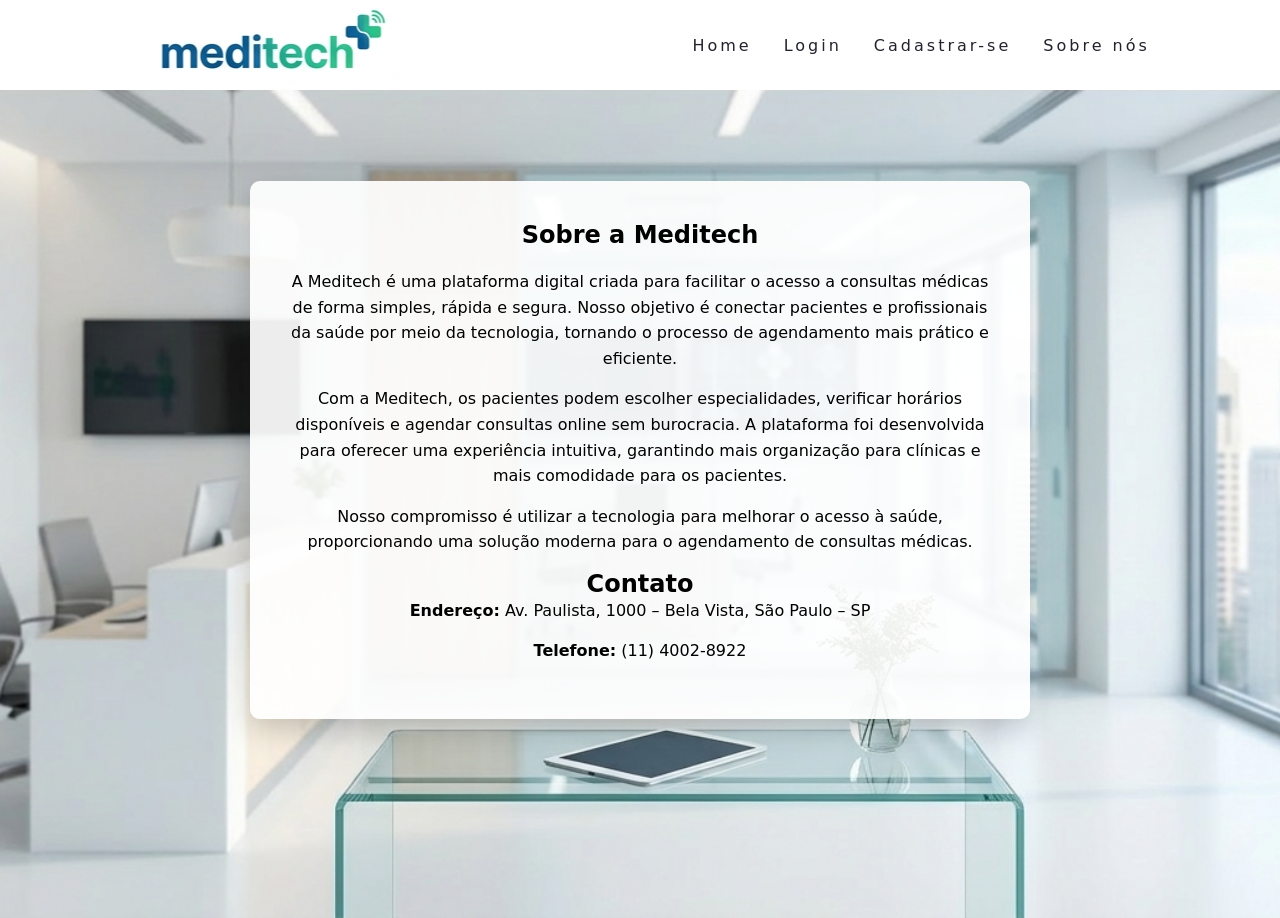
==== html/about.html @ c908d1e4 "feat: login e agendamento" ====
<!DOCTYPE html>
<html lang="pt-br">

<head>
    <meta charset="UTF-8">
    <link rel="stylesheet" href="/css/home.css">
    <link rel="stylesheet" href="/css/base.css">
    <link rel="stylesheet" href="/css/header.css">
    <title>Meditech - Sobre Nós</title>
</head>

<body>
    <header>
        <nav>
            <img class="logo" src="/png/logo-meditech.png">
            <ul class="header">
                <li><a href="index.html">Home</a></li>
                <li><a href="login.html">Login</a></li>
                <li><a href="register.html">Cadastrar-se</a></li>
                <li><a href="sobre.html">Sobre nós</a></li>
            </ul>
        </nav>
    </header>

    <main>
    <section class="sobre-container">

        <div class="sobre-box">
            <h1>Sobre a Meditech</h1>

            <p>
                A Meditech é uma plataforma digital criada para facilitar o acesso a consultas médicas
                de forma simples, rápida e segura. Nosso objetivo é conectar pacientes e profissionais
                da saúde por meio da tecnologia, tornando o processo de agendamento mais prático e eficiente.
            </p>

            <p>
                Com a Meditech, os pacientes podem escolher especialidades, verificar horários disponíveis
                e agendar consultas online sem burocracia. A plataforma foi desenvolvida para oferecer
                uma experiência intuitiva, garantindo mais organização para clínicas e mais comodidade
                para os pacientes.
            </p>

            <p>
                Nosso compromisso é utilizar a tecnologia para melhorar o acesso à saúde,
                proporcionando uma solução moderna para o agendamento de consultas médicas.
            </p>

            <h2>Contato</h2>

            <p><strong>Endereço:</strong> Av. Paulista, 1000 – Bela Vista, São Paulo – SP</p>
            <p><strong>Telefone:</strong> (11) 4002-8922</p>
        </div>

    </section>
</main>

</body>

</html>
---- css/home.css ----
.box-agendar{
    position:absolute;
    top:30%;
    left:40%;
    background:rgba(255,255,255,0.8);
    padding:40px;
    border-radius:10px;
}
.btn-consulta{ 
    margin-top: 15px; 
    padding: 12px 25px; 
    background: #0dbf9b; 
    border: none; 
    border-radius: 5px; 
    color: white; 
    font-size: 16px; 
    cursor: pointer; 
}
.sobre-container{
    display: flex;
    justify-content: center;
    align-items: center;
    min-height: 80vh;
}

.sobre-box{
    max-width: 700px;
    background: rgba(255,255,255,0.92);
    padding: 40px;
    border-radius: 10px;
    text-align: center;
    box-shadow: 0 10px 30px rgba(0,0,0,0.2);
}

.sobre-box h1{
    margin-bottom: 20px;
}

.sobre-box p{
    margin-bottom: 15px;
    line-height: 1.6;
}
---- css/base.css ----
* {
    margin: 0;
    padding: 0;
}

a {
    color: #23232e;
    text-decoration: none;
    transition: 0.3s;
}

a:hover {
    opacity: 0.7;
}

body{
    font-family: system-ui, -apple-system, BlinkMacSystemFont, 'Segoe UI', Roboto;
}
---- css/header.css ----
.logo {
    font-size: 20px;
    text-transform: uppercase;
    letter-spacing: 4px;
}

nav{
    display: flex;
    justify-content: space-around;
    align-items: center;
    font-family: system-ui, -apple-system, BlinkMacSystemFont, 'Segoe UI', Roboto, Oxygen, Ubuntu, Cantarell, 'Open Sans', 'Helvetica Neue', sans-serif;
    background:#fff;
    height: 10vh;
}

main {
    background: url("/png/home-meditech.png") no-repeat center center;
    background-size: cover;
    height: 92vh;
    position: relative;
}

.header{
    list-style: none;
    display: flex;
}

.header li {
    letter-spacing: 3px;
    margin-left: 32px;
}
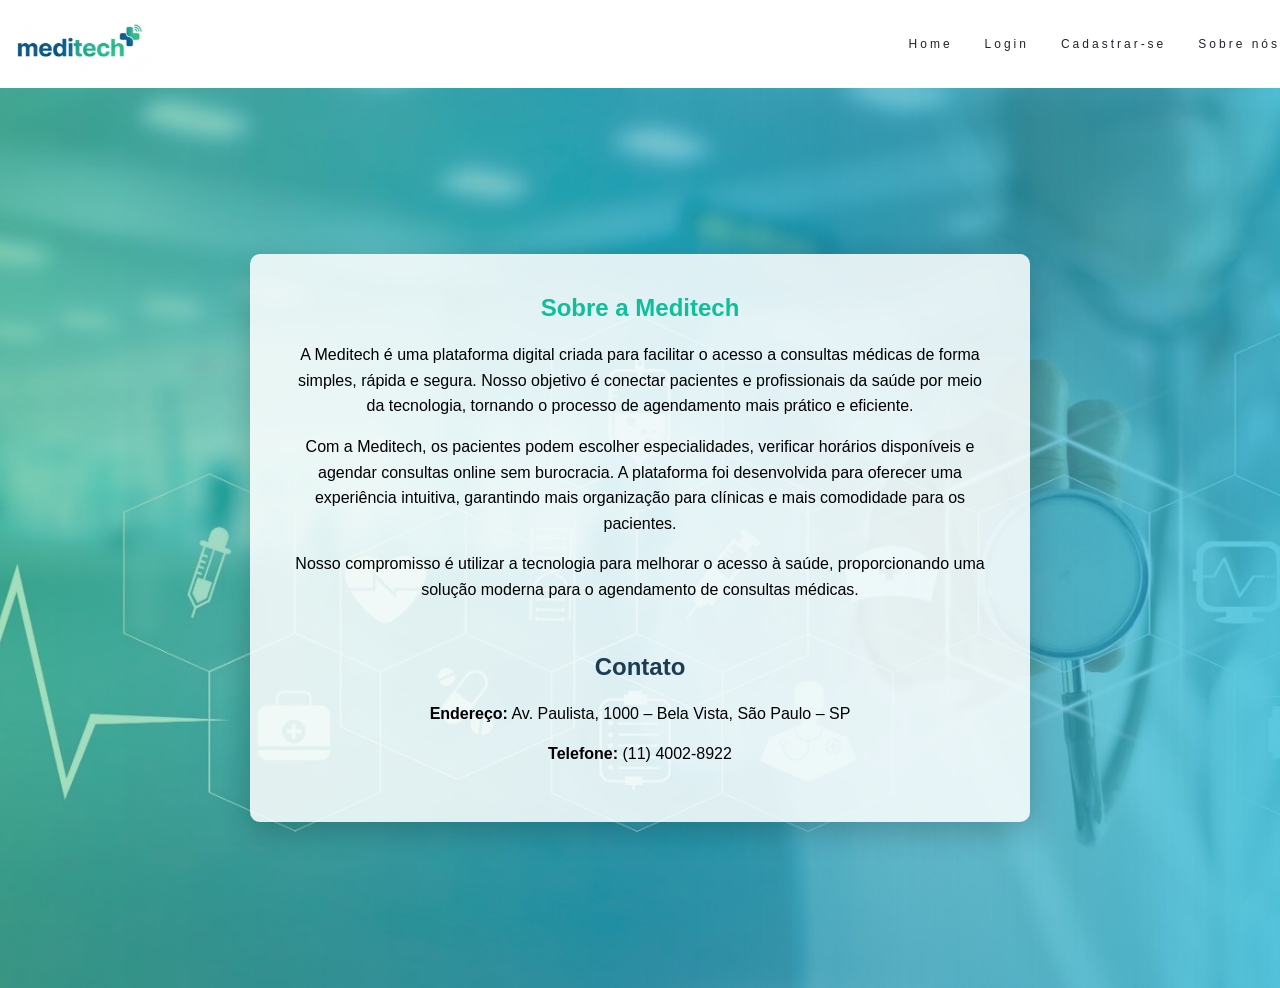
==== commit d0188d22: "ajustando sobre-nos" ====
--- a/html/about.html
+++ b/html/about.html
@@ -3,57 +3,60 @@
 
 <head>
     <meta charset="UTF-8">
-    <link rel="stylesheet" href="/css/home.css">
+    <link rel="stylesheet" href="/css/header.css">
     <link rel="stylesheet" href="/css/base.css">
-    <link rel="stylesheet" href="/css/header.css">
+    <link rel="stylesheet" href="/css/about.css">
     <title>Meditech - Sobre Nós</title>
 </head>
 
 <body>
     <header>
-        <nav>
-            <img class="logo" src="/png/logo-meditech.png">
-            <ul class="header">
-                <li><a href="index.html">Home</a></li>
-                <li><a href="login.html">Login</a></li>
-                <li><a href="register.html">Cadastrar-se</a></li>
-                <li><a href="sobre.html">Sobre nós</a></li>
-            </ul>
-        </nav>
+        <div class="wrapper">
+            <nav>
+                <img class="logo" src="/png/logo-meditech.png">
+                <ul class="header">
+                    <li><a href="index.html">Home</a></li>
+                    <li><a href="login.html">Login</a></li>
+                    <li><a href="register.html">Cadastrar-se</a></li>
+                    <li><a href="about.html">Sobre nós</a></li>
+                </ul>
+            </nav>
+        </div>
     </header>
 
-    <main>
-    <section class="sobre-container">
+    <div class="main">
+        <div class="background">
+            <section class="sobre-container">
 
-        <div class="sobre-box">
-            <h1>Sobre a Meditech</h1>
+                <div class="sobre-box">
+                    <h1>Sobre a Meditech</h1>
 
-            <p>
-                A Meditech é uma plataforma digital criada para facilitar o acesso a consultas médicas
-                de forma simples, rápida e segura. Nosso objetivo é conectar pacientes e profissionais
-                da saúde por meio da tecnologia, tornando o processo de agendamento mais prático e eficiente.
-            </p>
+                    <p>
+                        A Meditech é uma plataforma digital criada para facilitar o acesso a consultas médicas
+                        de forma simples, rápida e segura. Nosso objetivo é conectar pacientes e profissionais
+                        da saúde por meio da tecnologia, tornando o processo de agendamento mais prático e eficiente.
+                    </p>
 
-            <p>
-                Com a Meditech, os pacientes podem escolher especialidades, verificar horários disponíveis
-                e agendar consultas online sem burocracia. A plataforma foi desenvolvida para oferecer
-                uma experiência intuitiva, garantindo mais organização para clínicas e mais comodidade
-                para os pacientes.
-            </p>
+                    <p>
+                        Com a Meditech, os pacientes podem escolher especialidades, verificar horários disponíveis
+                        e agendar consultas online sem burocracia. A plataforma foi desenvolvida para oferecer
+                        uma experiência intuitiva, garantindo mais organização para clínicas e mais comodidade
+                        para os pacientes.
+                    </p>
 
-            <p>
-                Nosso compromisso é utilizar a tecnologia para melhorar o acesso à saúde,
-                proporcionando uma solução moderna para o agendamento de consultas médicas.
-            </p>
+                    <p>
+                        Nosso compromisso é utilizar a tecnologia para melhorar o acesso à saúde,
+                        proporcionando uma solução moderna para o agendamento de consultas médicas.
+                    </p>
 
-            <h2>Contato</h2>
+                    <h2>Contato</h2>
 
-            <p><strong>Endereço:</strong> Av. Paulista, 1000 – Bela Vista, São Paulo – SP</p>
-            <p><strong>Telefone:</strong> (11) 4002-8922</p>
+                    <p><strong>Endereço:</strong> Av. Paulista, 1000 – Bela Vista, São Paulo – SP</p>
+                    <p><strong>Telefone:</strong> (11) 4002-8922</p>
+                </div>
+            </section>
         </div>
-
-    </section>
-</main>
+    </div>
 
 </body>
 
--- a/css/header.css
+++ b/css/header.css
@@ -1,28 +1,40 @@
-.logo {
-    font-size: 20px;
-    text-transform: uppercase;
-    letter-spacing: 4px;
+header{
+    box-shadow: rgba(0, 0, 0, 0.24) 0px 3px 8px;
+}
+nav{
+    display: flex;
+    justify-content: space-between;
+    align-items: center;
+    background:#fff;
+    height: 5.5em;
 }
 
-nav{
+.background {
+    background: url("../png/background-2.jpg") no-repeat center center;
+    background-size: cover;
+    height: 100%;
+    width: 100%;
     display: flex;
-    justify-content: space-around;
     align-items: center;
-    font-family: system-ui, -apple-system, BlinkMacSystemFont, 'Segoe UI', Roboto, Oxygen, Ubuntu, Cantarell, 'Open Sans', 'Helvetica Neue', sans-serif;
-    background:#fff;
-    height: 10vh;
+    justify-content: center;
+    gap: 5em;
+}
+.logo
+{
+    width: 150px;
+    height: auto;
 }
 
-main {
-    background: url("/png/home-meditech.png") no-repeat center center;
-    background-size: cover;
-    height: 92vh;
-    position: relative;
+.main
+{
+    width: 100%;
+    height: 100vh;
 }
 
 .header{
     list-style: none;
     display: flex;
+    font-size: 0.75em;
 }
 
 .header li {
--- a/css/base.css
+++ b/css/base.css
@@ -10,9 +10,15 @@
 }
 
 a:hover {
-    opacity: 0.7;
+    color: #22aa89;
+    font-size: 1.1em;
 }
 
 body{
-    font-family: system-ui, -apple-system, BlinkMacSystemFont, 'Segoe UI', Roboto;
+    font-family: Roboto, sans-serif
 }
+.wrapper {
+    max-width: 1350px;
+    width: 100%;
+    margin: 0 auto;
+}
--- a/css/about.css
+++ b/css/about.css
@@ -0,0 +1,46 @@
+.sobre-container{
+    display: flex;
+    justify-content: center;
+    align-items: center;
+    min-height: 80vh;
+}
+
+.sobre-box{
+    max-width: 700px;
+    background: rgba(255,255,255,0.85);
+    padding: 40px;
+    border-radius: 10px;
+    text-align: center;
+    box-shadow: 0 10px 30px rgba(0,0,0,0.2);
+}
+.background {
+    background: url("../png/background-2.jpg") no-repeat center center;
+    background-size: cover;
+    height: 100%;
+    width: 100%;
+    display: flex;
+    align-items: center;
+    justify-content: center;
+    gap: 5em;
+}
+
+.sobre-box h1{
+    margin-bottom: 20px;
+    color: #0dbf9b;
+}
+
+.sobre-box h2{
+    margin-top: 50px;
+    margin-bottom: 20px;
+    color: #1B3C53;
+}
+
+.sobre-box p{
+    margin-bottom: 15px;
+    line-height: 1.6;
+}
+
+.main {
+    width: 100%;
+    height: 100vh;
+}
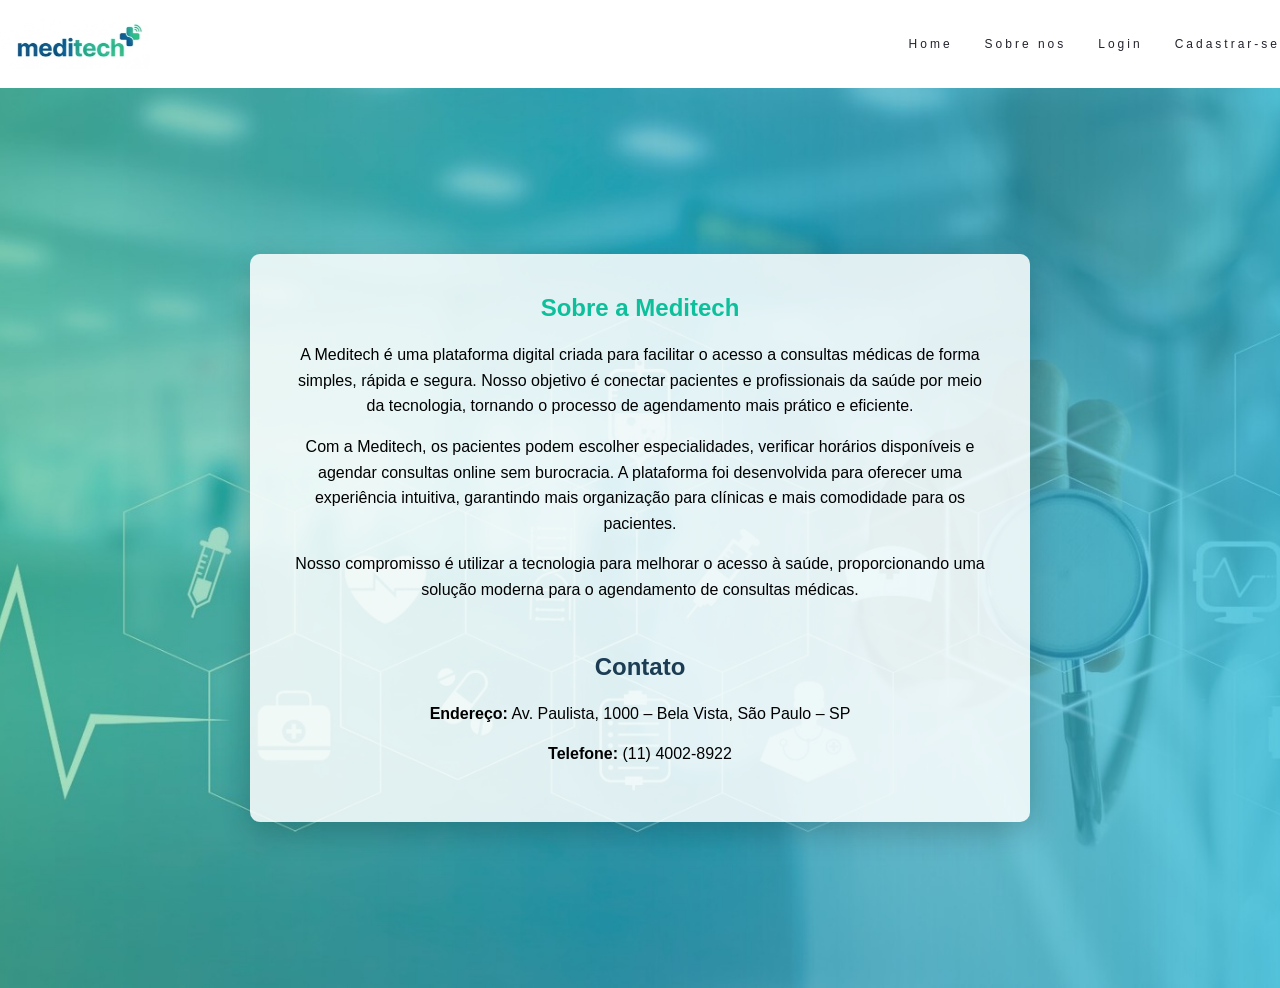
==== commit bcab5d6d: "Add GitHub Copilot instructions, enhance VS Code setup, and improve UI components" ====
--- a/html/about.html
+++ b/html/about.html
@@ -10,19 +10,7 @@
 </head>
 
 <body>
-    <header>
-        <div class="wrapper">
-            <nav>
-                <img class="logo" src="/png/logo-meditech.png">
-                <ul class="header">
-                    <li><a href="index.html">Home</a></li>
-                    <li><a href="login.html">Login</a></li>
-                    <li><a href="register.html">Cadastrar-se</a></li>
-                    <li><a href="about.html">Sobre nós</a></li>
-                </ul>
-            </nav>
-        </div>
-    </header>
+    <app-navbar></app-navbar>
 
     <div class="main">
         <div class="background">
@@ -59,5 +47,6 @@
     </div>
 
 </body>
+<script src="/js/navbar.js"></script>
 
 </html>
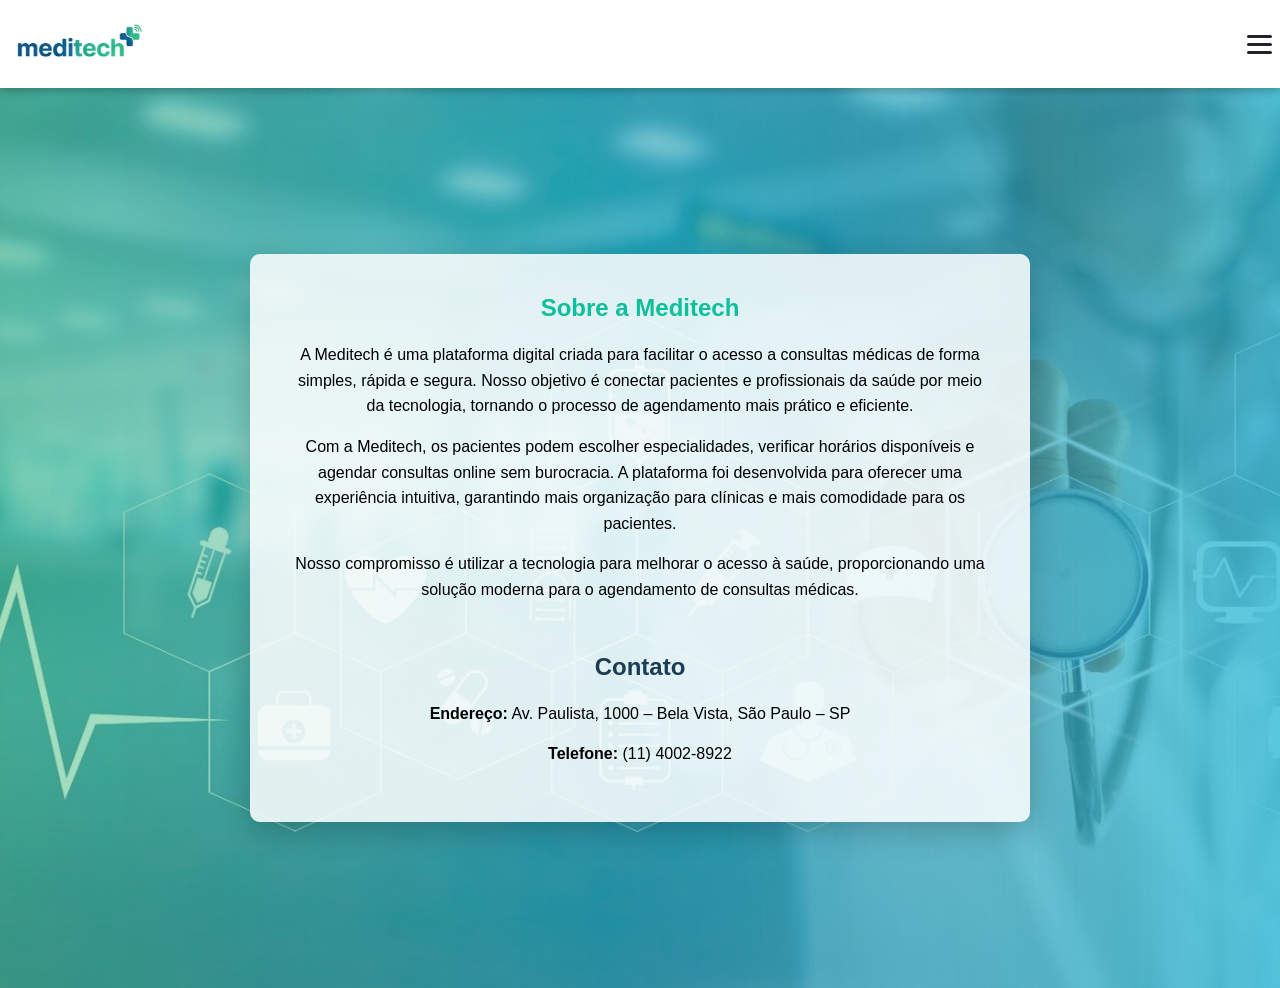
==== commit 3ba2d6d2: "Ajustes relacionados a login para refletir nova versao do backend" ====
--- a/html/about.html
+++ b/html/about.html
@@ -3,6 +3,7 @@
 
 <head>
     <meta charset="UTF-8">
+    <meta name="viewport" content="width=device-width, initial-scale=1.0">
     <link rel="stylesheet" href="/css/header.css">
     <link rel="stylesheet" href="/css/base.css">
     <link rel="stylesheet" href="/css/about.css">
--- a/css/header.css
+++ b/css/header.css
@@ -1,5 +1,7 @@
 header{
     box-shadow: rgba(0, 0, 0, 0.24) 0px 3px 8px;
+    position: relative;
+    z-index: 100;
 }
 nav{
     display: flex;
@@ -19,6 +21,12 @@
     justify-content: center;
     gap: 5em;
 }
+
+.logo-link {
+    display: flex;
+    align-items: center;
+}
+
 .logo
 {
     width: 150px;
@@ -31,13 +39,100 @@
     height: 100vh;
 }
 
-.header{
+/* Hamburger button */
+.hamburger-btn {
+    background: none;
+    border: none;
+    cursor: pointer;
+    display: flex;
+    flex-direction: column;
+    gap: 5px;
+    padding: 8px;
+}
+
+.hamburger-btn span {
+    display: block;
+    width: 25px;
+    height: 3px;
+    background: #23232e;
+    border-radius: 3px;
+    transition: background 0.3s;
+}
+
+.hamburger-btn:hover span {
+    background: #22aa89;
+}
+
+/* Sidebar overlay */
+.sidebar-overlay {
+    display: none;
+    position: fixed;
+    inset: 0;
+    background: rgba(0, 0, 0, 0.45);
+    z-index: 999;
+}
+
+.sidebar-overlay.open {
+    display: block;
+}
+
+/* Sidebar */
+.sidebar {
+    position: fixed;
+    top: 0;
+    left: -280px;
+    width: 260px;
+    height: 100%;
+    background: #1565C0;
+    z-index: 1000;
+    padding: 20px 0;
+    transition: left 0.3s ease;
+    box-shadow: 4px 0 15px rgba(0, 0, 0, 0.3);
+}
+
+.sidebar.open {
+    left: 0;
+}
+
+/* Sidebar close button */
+.sidebar-close {
+    background: none;
+    border: none;
+    color: #fff;
+    font-size: 1.2em;
+    cursor: pointer;
+    display: block;
+    margin: 0 20px 20px auto;
+    padding: 4px 8px;
+    transition: opacity 0.3s;
+}
+
+.sidebar-close:hover {
+    opacity: 0.7;
+}
+
+/* Sidebar menu */
+.sidebar-menu {
     list-style: none;
-    display: flex;
+    padding: 0;
+    margin-top: 10px;
+}
+
+.sidebar-menu li {
+    border-bottom: 1px solid rgba(255, 255, 255, 0.15);
+}
+
+.sidebar-menu li a {
+    display: block;
+    padding: 15px 25px;
+    color: #fff;
+    font-size: 0.75em;
+    letter-spacing: 3px;
+    transition: background 0.2s;
+}
+
+.sidebar-menu li a:hover {
+    background: rgba(255, 255, 255, 0.15);
+    color: #fff;
     font-size: 0.75em;
 }
-
-.header li {
-    letter-spacing: 3px;
-    margin-left: 32px;
-}
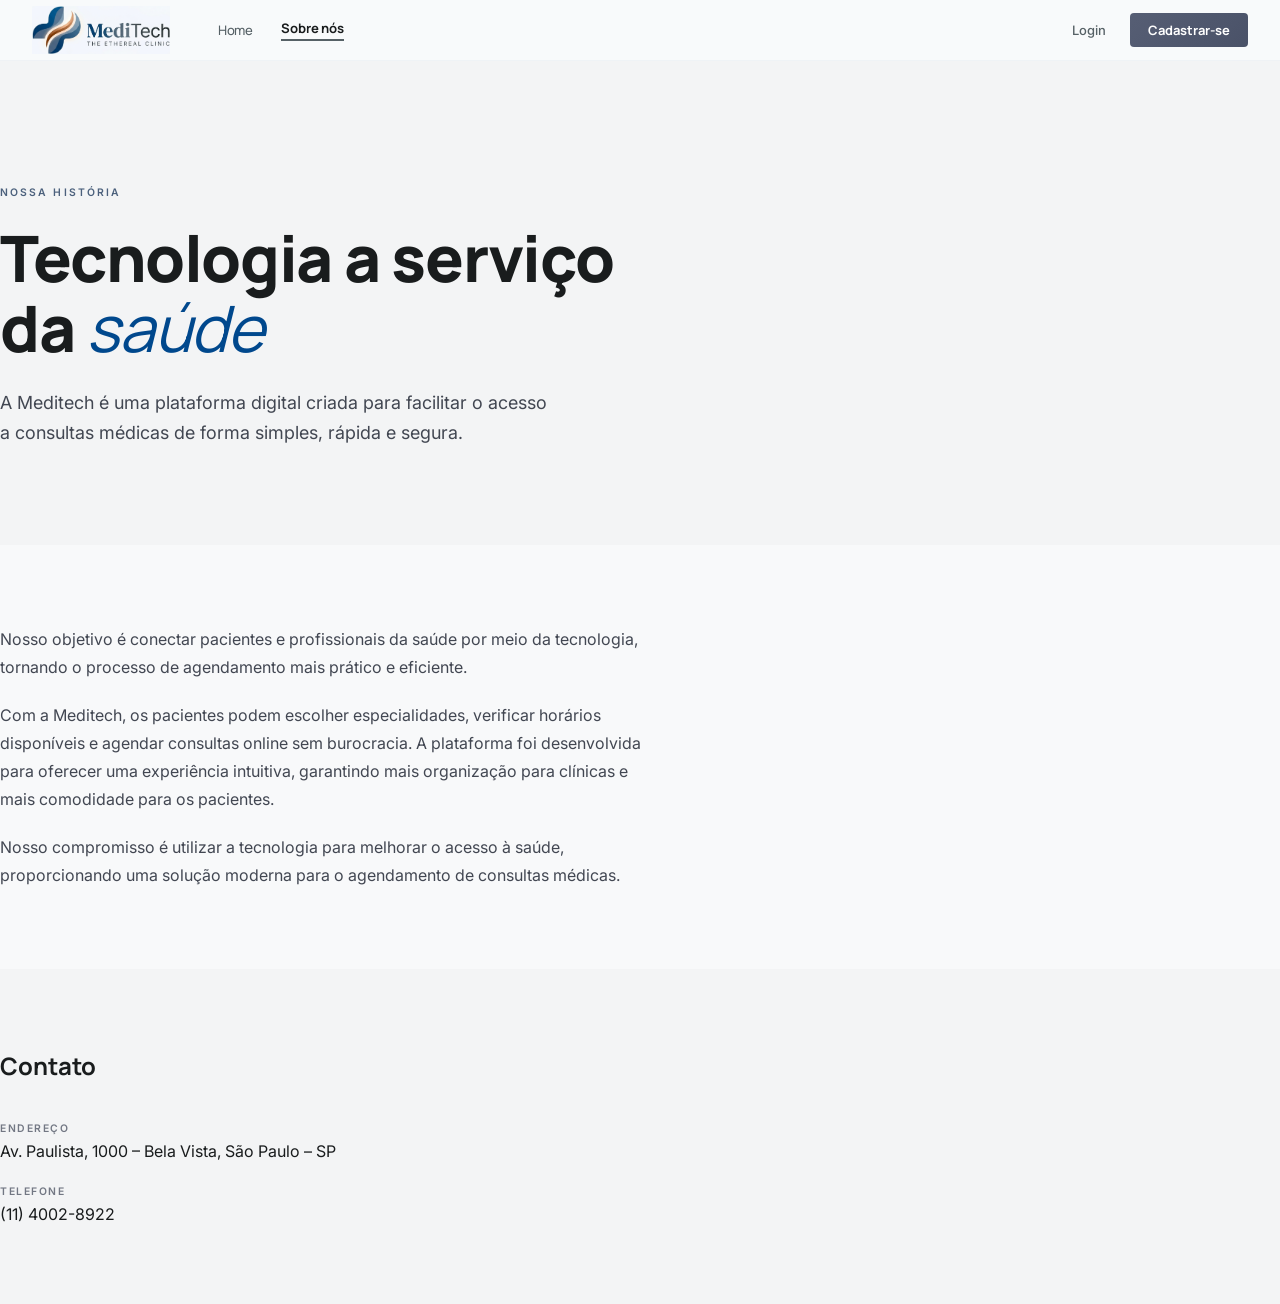
==== commit 6f585db1: "feat: Enhance About and Consultation pages with new design elements and filters" ====
--- a/html/about.html
+++ b/html/about.html
@@ -4,50 +4,71 @@
 <head>
     <meta charset="UTF-8">
     <meta name="viewport" content="width=device-width, initial-scale=1.0">
+    <link rel="preconnect" href="https://fonts.googleapis.com">
+    <link rel="preconnect" href="https://fonts.gstatic.com" crossorigin>
+    <link href="https://fonts.googleapis.com/css2?family=Inter:wght@400;500;600&family=Manrope:wght@400;600;700;800&display=swap" rel="stylesheet">
+    <link rel="stylesheet" href="/css/base.css">
     <link rel="stylesheet" href="/css/header.css">
-    <link rel="stylesheet" href="/css/base.css">
     <link rel="stylesheet" href="/css/about.css">
-    <title>Meditech - Sobre Nós</title>
+    <title>Meditech — Sobre Nós</title>
 </head>
 
 <body>
     <app-navbar></app-navbar>
 
-    <div class="main">
-        <div class="background">
-            <section class="sobre-container">
+    <main class="sobre-main">
 
-                <div class="sobre-box">
-                    <h1>Sobre a Meditech</h1>
+        <section class="sobre-hero">
+            <div class="wrapper">
+                <span class="sobre-eyebrow">Nossa história</span>
+                <h1 class="sobre-headline">Tecnologia a serviço<br>da <em>saúde</em></h1>
+                <p class="sobre-subtitulo">
+                    A Meditech é uma plataforma digital criada para facilitar o acesso a consultas
+                    médicas de forma simples, rápida e segura.
+                </p>
+            </div>
+        </section>
 
+        <section class="sobre-conteudo">
+            <div class="wrapper">
+                <div class="sobre-texto">
                     <p>
-                        A Meditech é uma plataforma digital criada para facilitar o acesso a consultas médicas
-                        de forma simples, rápida e segura. Nosso objetivo é conectar pacientes e profissionais
-                        da saúde por meio da tecnologia, tornando o processo de agendamento mais prático e eficiente.
+                        Nosso objetivo é conectar pacientes e profissionais da saúde por meio da tecnologia,
+                        tornando o processo de agendamento mais prático e eficiente.
                     </p>
-
                     <p>
-                        Com a Meditech, os pacientes podem escolher especialidades, verificar horários disponíveis
-                        e agendar consultas online sem burocracia. A plataforma foi desenvolvida para oferecer
-                        uma experiência intuitiva, garantindo mais organização para clínicas e mais comodidade
-                        para os pacientes.
+                        Com a Meditech, os pacientes podem escolher especialidades, verificar horários
+                        disponíveis e agendar consultas online sem burocracia. A plataforma foi desenvolvida
+                        para oferecer uma experiência intuitiva, garantindo mais organização para clínicas
+                        e mais comodidade para os pacientes.
                     </p>
-
                     <p>
                         Nosso compromisso é utilizar a tecnologia para melhorar o acesso à saúde,
                         proporcionando uma solução moderna para o agendamento de consultas médicas.
                     </p>
+                </div>
+            </div>
+        </section>
 
-                    <h2>Contato</h2>
+        <section class="sobre-contato">
+            <div class="wrapper">
+                <h2 class="sobre-contato-titulo">Contato</h2>
+                <div class="sobre-contato-grid">
+                    <div class="sobre-contato-item">
+                        <span class="sobre-contato-label">Endereço</span>
+                        <span class="sobre-contato-valor">Av. Paulista, 1000 – Bela Vista, São Paulo – SP</span>
+                    </div>
+                    <div class="sobre-contato-item">
+                        <span class="sobre-contato-label">Telefone</span>
+                        <span class="sobre-contato-valor">(11) 4002-8922</span>
+                    </div>
+                </div>
+            </div>
+        </section>
 
-                    <p><strong>Endereço:</strong> Av. Paulista, 1000 – Bela Vista, São Paulo – SP</p>
-                    <p><strong>Telefone:</strong> (11) 4002-8922</p>
-                </div>
-            </section>
-        </div>
-    </div>
+    </main>
 
 </body>
 <script src="/js/navbar.js"></script>
 
-</html>+</html>
--- a/css/header.css
+++ b/css/header.css
@@ -1,138 +1,188 @@
-header{
-    box-shadow: rgba(0, 0, 0, 0.24) 0px 3px 8px;
-    position: relative;
-    z-index: 100;
-}
-nav{
-    display: flex;
-    justify-content: space-between;
-    align-items: center;
-    background:#fff;
-    height: 5.5em;
+:root {
+    --navbar-height: 60px;
 }
 
-.background {
-    background: url("../png/background-2.jpg") no-repeat center center;
-    background-size: cover;
+body {
+    padding-top: var(--navbar-height);
+}
+
+/* ===== NAVBAR (glass horizontal) ===== */
+.navbar {
+    position: fixed;
+    top: 0;
+    left: 0;
+    right: 0;
+    height: var(--navbar-height);
+    z-index: 200;
+    background: rgba(247, 249, 251, 0.82);
+    backdrop-filter: blur(24px);
+    -webkit-backdrop-filter: blur(24px);
+    border-bottom: 1px solid rgba(194, 198, 212, 0.15);
+}
+
+.navbar-inner {
+    display: flex;
+    align-items: center;
+    justify-content: space-between;
     height: 100%;
-    width: 100%;
+    max-width: 1400px;
+    margin: 0 auto;
+    padding: 0 32px;
+}
+
+/* Left: logo + links */
+.navbar-start {
+    display: flex;
+    align-items: center;
+    gap: 48px;
+}
+
+.navbar-logo {
+    display: flex;
+    align-items: center;
+    text-decoration: none;
+    flex-shrink: 0;
+}
+
+.navbar-logo img {
+    height: 48px;
+    width: auto;
+    display: block;
+}
+
+.navbar-logo:hover {
+    font-size: inherit;
+}
+
+.navbar-links {
+    display: flex;
+    align-items: center;
+    gap: 28px;
+}
+
+.navbar-links a {
+    font-family: 'Manrope', sans-serif;
+    font-size: 0.82rem;
+    font-weight: 500;
+    letter-spacing: -0.01em;
+    color: #566166;
+    text-decoration: none;
+    transition: color 0.2s;
+}
+
+.navbar-links a:hover {
+    color: #191c1d;
+    font-size: 0.82rem;
+}
+
+.navbar-links a.active {
+    color: #191c1d;
+    font-weight: 700;
+    border-bottom: 2px solid #566166;
+    padding-bottom: 2px;
+}
+
+/* Right: user or auth */
+.navbar-end {
+    display: flex;
+    align-items: center;
+    flex-shrink: 0;
+}
+
+/* Auth (guest) */
+.navbar-auth {
+    display: flex;
+    align-items: center;
+    gap: 8px;
+}
+
+.navbar-link-auth {
+    font-family: 'Inter', sans-serif;
+    font-size: 0.81rem;
+    font-weight: 500;
+    color: #566166;
+    text-decoration: none;
+    padding: 7px 16px;
+    border-radius: 0.25rem;
+    transition: background 0.2s, color 0.2s;
+}
+
+.navbar-link-auth:hover {
+    background: #f0f4f7;
+    color: #191c1d;
+    font-size: 0.81rem;
+}
+
+.navbar-btn-register {
+    font-family: 'Manrope', sans-serif;
+    font-size: 0.81rem;
+    font-weight: 700;
+    color: #fff;
+    background: linear-gradient(135deg, #565e74 0%, #4a5268 100%);
+    padding: 8px 18px;
+    border-radius: 0.25rem;
+    text-decoration: none;
+    transition: opacity 0.2s, transform 0.15s;
+}
+
+.navbar-btn-register:hover {
+    opacity: 0.88;
+    color: #fff;
+    font-size: 0.81rem;
+    transform: translateY(-1px);
+}
+
+/* User (logged) */
+.navbar-user {
+    display: flex;
+    align-items: center;
+    gap: 10px;
+}
+
+.navbar-avatar {
+    width: 32px;
+    height: 32px;
+    border-radius: 50%;
+    background: linear-gradient(135deg, #565e74, #4a5268);
+    color: #fff;
     display: flex;
     align-items: center;
     justify-content: center;
-    gap: 5em;
+    font-family: 'Manrope', sans-serif;
+    font-weight: 700;
+    font-size: 0.8rem;
+    flex-shrink: 0;
+    user-select: none;
+    border: 2px solid #e8eff3;
 }
 
-.logo-link {
-    display: flex;
-    align-items: center;
+.navbar-username {
+    font-family: 'Manrope', sans-serif;
+    font-size: 0.83rem;
+    font-weight: 600;
+    color: #191c1d;
 }
 
-.logo
-{
-    width: 150px;
-    height: auto;
+.navbar-logout {
+    background: none;
+    border: 1px solid rgba(194, 198, 212, 0.5);
+    border-radius: 0.25rem;
+    padding: 6px 14px;
+    font-family: 'Inter', sans-serif;
+    font-size: 0.77rem;
+    font-weight: 500;
+    color: #566166;
+    cursor: pointer;
+    transition: background 0.2s, color 0.2s;
 }
 
-.main
-{
-    width: 100%;
-    height: 100vh;
+.navbar-logout:hover {
+    background: #f0f4f7;
+    color: #191c1d;
 }
 
-/* Hamburger button */
-.hamburger-btn {
-    background: none;
-    border: none;
-    cursor: pointer;
-    display: flex;
-    flex-direction: column;
-    gap: 5px;
-    padding: 8px;
+/* ===== PAGE CONTENT ===== */
+.main {
+    width: 100%;
+    min-height: calc(100vh - var(--navbar-height));
 }
-
-.hamburger-btn span {
-    display: block;
-    width: 25px;
-    height: 3px;
-    background: #23232e;
-    border-radius: 3px;
-    transition: background 0.3s;
-}
-
-.hamburger-btn:hover span {
-    background: #22aa89;
-}
-
-/* Sidebar overlay */
-.sidebar-overlay {
-    display: none;
-    position: fixed;
-    inset: 0;
-    background: rgba(0, 0, 0, 0.45);
-    z-index: 999;
-}
-
-.sidebar-overlay.open {
-    display: block;
-}
-
-/* Sidebar */
-.sidebar {
-    position: fixed;
-    top: 0;
-    left: -280px;
-    width: 260px;
-    height: 100%;
-    background: #1565C0;
-    z-index: 1000;
-    padding: 20px 0;
-    transition: left 0.3s ease;
-    box-shadow: 4px 0 15px rgba(0, 0, 0, 0.3);
-}
-
-.sidebar.open {
-    left: 0;
-}
-
-/* Sidebar close button */
-.sidebar-close {
-    background: none;
-    border: none;
-    color: #fff;
-    font-size: 1.2em;
-    cursor: pointer;
-    display: block;
-    margin: 0 20px 20px auto;
-    padding: 4px 8px;
-    transition: opacity 0.3s;
-}
-
-.sidebar-close:hover {
-    opacity: 0.7;
-}
-
-/* Sidebar menu */
-.sidebar-menu {
-    list-style: none;
-    padding: 0;
-    margin-top: 10px;
-}
-
-.sidebar-menu li {
-    border-bottom: 1px solid rgba(255, 255, 255, 0.15);
-}
-
-.sidebar-menu li a {
-    display: block;
-    padding: 15px 25px;
-    color: #fff;
-    font-size: 0.75em;
-    letter-spacing: 3px;
-    transition: background 0.2s;
-}
-
-.sidebar-menu li a:hover {
-    background: rgba(255, 255, 255, 0.15);
-    color: #fff;
-    font-size: 0.75em;
-}
--- a/css/about.css
+++ b/css/about.css
@@ -1,46 +1,110 @@
-.sobre-container{
-    display: flex;
-    justify-content: center;
-    align-items: center;
-    min-height: 80vh;
+/* about.css — The Ethereal Clinic design system */
+
+.sobre-main {
+    background-color: #f8f9fa;
+    font-family: 'Inter', sans-serif;
+    color: #191c1d;
 }
 
-.sobre-box{
-    max-width: 700px;
-    background: rgba(255,255,255,0.85);
-    padding: 40px;
-    border-radius: 10px;
-    text-align: center;
-    box-shadow: 0 10px 30px rgba(0,0,0,0.2);
-}
-.background {
-    background: url("../png/background-2.jpg") no-repeat center center;
-    background-size: cover;
-    height: 100%;
-    width: 100%;
-    display: flex;
-    align-items: center;
-    justify-content: center;
-    gap: 5em;
+/* ── Hero ─────────────────────────────────────────── */
+
+.sobre-hero {
+    background-color: #f3f4f5; /* surface_container_low — separação por tom, sem borda */
+    padding: 120px 0 96px;
 }
 
-.sobre-box h1{
-    margin-bottom: 20px;
-    color: #0dbf9b;
+.sobre-eyebrow {
+    display: inline-block;
+    font-family: 'Inter', sans-serif;
+    font-size: 0.65rem;
+    font-weight: 600;
+    letter-spacing: 0.2em;
+    text-transform: uppercase;
+    color: #4b607c; /* secondary */
+    margin-bottom: 24px;
 }
 
-.sobre-box h2{
-    margin-top: 50px;
-    margin-bottom: 20px;
-    color: #1B3C53;
+.sobre-headline {
+    font-family: 'Manrope', sans-serif;
+    font-size: clamp(2.5rem, 5vw, 4rem);
+    font-weight: 800;
+    line-height: 1.1;
+    letter-spacing: -0.02em;
+    color: #191c1d; /* on_surface */
+    margin-bottom: 24px;
 }
 
-.sobre-box p{
-    margin-bottom: 15px;
-    line-height: 1.6;
+.sobre-headline em {
+    color: #00488d; /* primary */
+    font-style: italic;
+    font-weight: 400;
 }
 
-.main {
-    width: 100%;
-    height: 100vh;
-}+.sobre-subtitulo {
+    font-size: 1.125rem;
+    line-height: 1.7;
+    color: #424752; /* on_surface_variant */
+    max-width: 560px;
+}
+
+/* ── Conteúdo ─────────────────────────────────────── */
+
+.sobre-conteudo {
+    background-color: #f8f9fa; /* surface */
+    padding: 80px 0;
+}
+
+.sobre-texto {
+    max-width: 660px;
+}
+
+.sobre-texto p {
+    font-size: 1rem;
+    line-height: 1.75;
+    color: #424752; /* on_surface_variant */
+    margin-bottom: 20px;
+}
+
+.sobre-texto p:last-child {
+    margin-bottom: 0;
+}
+
+/* ── Contato ──────────────────────────────────────── */
+
+.sobre-contato {
+    background-color: #f3f4f5; /* surface_container_low — separação por tom, sem borda */
+    padding: 80px 0;
+}
+
+.sobre-contato-titulo {
+    font-family: 'Manrope', sans-serif;
+    font-size: 1.5rem;
+    font-weight: 700;
+    color: #191c1d;
+    margin-bottom: 40px;
+}
+
+.sobre-contato-grid {
+    display: flex;
+    flex-direction: column;
+    gap: 24px;
+}
+
+.sobre-contato-item {
+    display: flex;
+    flex-direction: column;
+    gap: 6px;
+}
+
+.sobre-contato-label {
+    font-size: 0.65rem;
+    font-weight: 600;
+    letter-spacing: 0.15em;
+    text-transform: uppercase;
+    color: #727783; /* outline */
+}
+
+.sobre-contato-valor {
+    font-size: 1rem;
+    color: #191c1d;
+}
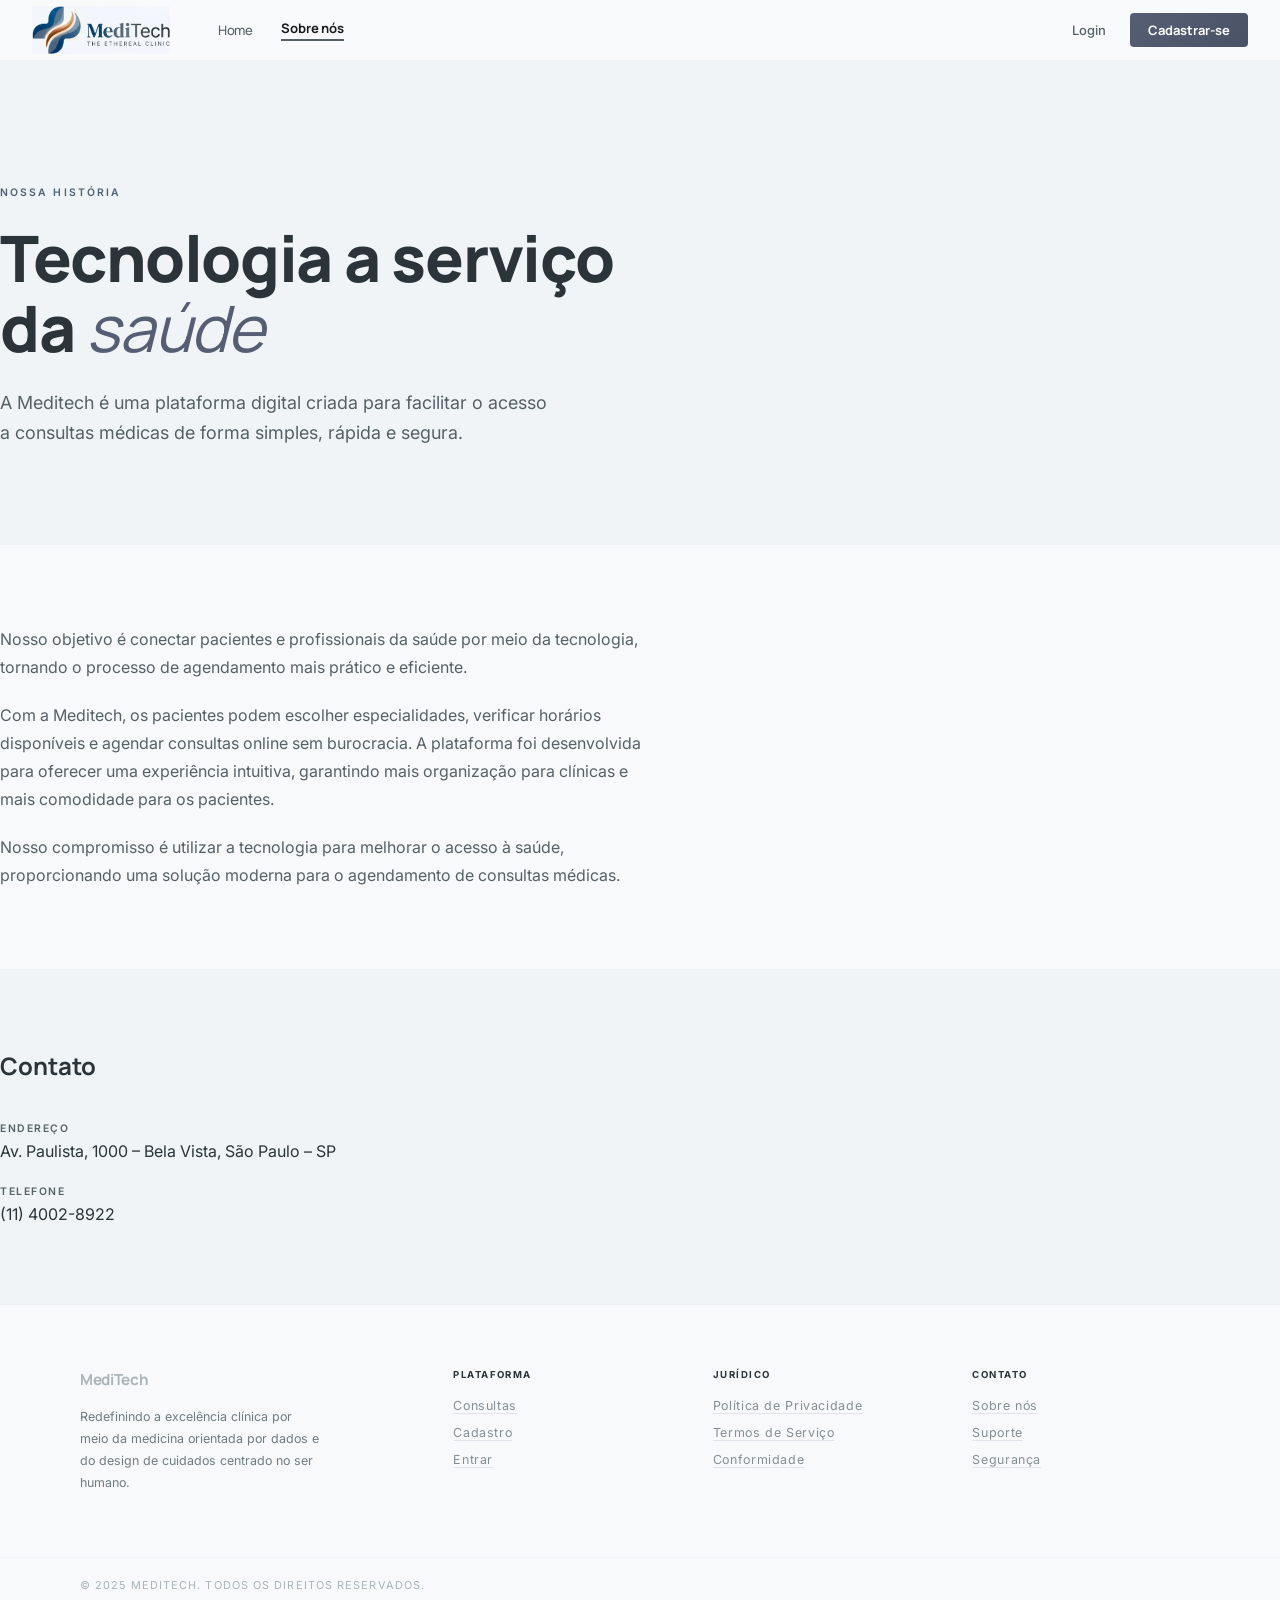
==== commit 5b3a52cf: "Refactor registration and login forms; add new doctor registration page and footer component - Updat" ====
--- a/html/about.html
+++ b/html/about.html
@@ -10,6 +10,7 @@
     <link rel="stylesheet" href="/css/base.css">
     <link rel="stylesheet" href="/css/header.css">
     <link rel="stylesheet" href="/css/about.css">
+    <link rel="stylesheet" href="/css/footer.css">
     <title>Meditech — Sobre Nós</title>
 </head>
 
@@ -68,7 +69,10 @@
 
     </main>
 
+    <app-footer></app-footer>
+
+    <script src="/js/navbar.js"></script>
+    <script src="/js/footer.js"></script>
 </body>
-<script src="/js/navbar.js"></script>
 
 </html>
--- a/css/base.css
+++ b/css/base.css
@@ -1,3 +1,23 @@
+:root {
+    --color-primary:            #565E74;
+    --color-primary-dim:        #4A5268;
+    --color-surface:            #F7F9FB;
+    --color-surface-low:        #F0F4F7;
+    --color-surface-lowest:     #FFFFFF;
+    --color-surface-container:  #edeeef;
+    --color-surface-high:       #E1E9EE;
+    --color-on-surface:         #2A3439;
+    --color-on-surface-variant: #566166;
+    --color-outline-variant:    rgba(169, 180, 185, 0.15);
+    --color-tertiary:           #506076;
+    --color-tertiary-container: #C8D8F3;
+    --color-surface-dim:        #CFDCE3;
+    --color-primary-fixed-dim:  #CCD4EE;
+    --color-error:              #ba1a1a;
+    --font-headline:            'Manrope', sans-serif;
+    --font-body:                'Inter', sans-serif;
+}
+
 * {
     margin: 0;
     padding: 0;
@@ -10,15 +30,41 @@
 }
 
 a:hover {
-    color: #22aa89;
-    font-size: 1.1em;
+    color: var(--color-primary);
 }
 
-body{
-    font-family: Roboto, sans-serif
+body {
+    font-family: var(--font-body);
 }
+
 .wrapper {
     max-width: 1350px;
     width: 100%;
     margin: 0 auto;
-}+}
+
+/* ===== POPUP DE FEEDBACK (compartilhado) ===== */
+.form-popup {
+    display: none;
+    width: 100%;
+    margin-bottom: 16px;
+    padding: 10px 14px;
+    border-radius: 0.375rem;
+    font-family: var(--font-body);
+    font-size: 0.85rem;
+    line-height: 1.4;
+}
+
+.form-popup.show {
+    display: block;
+}
+
+.form-popup.error {
+    background: #ffdad6;
+    color: var(--color-error);
+}
+
+.form-popup.success {
+    background: #e5fff5;
+    color: #0f5c3f;
+}
--- a/css/about.css
+++ b/css/about.css
@@ -1,15 +1,15 @@
-/* about.css — The Ethereal Clinic design system */
+/* about.css — Clinical Precision & Editorial Calm */
 
 .sobre-main {
-    background-color: #f8f9fa;
+    background-color: var(--color-surface);
     font-family: 'Inter', sans-serif;
-    color: #191c1d;
+    color: var(--color-on-surface);
 }
 
 /* ── Hero ─────────────────────────────────────────── */
 
 .sobre-hero {
-    background-color: #f3f4f5; /* surface_container_low — separação por tom, sem borda */
+    background-color: var(--color-surface-low); /* separação por tom, sem borda */
     padding: 120px 0 96px;
 }
 
@@ -20,7 +20,7 @@
     font-weight: 600;
     letter-spacing: 0.2em;
     text-transform: uppercase;
-    color: #4b607c; /* secondary */
+    color: var(--color-tertiary);
     margin-bottom: 24px;
 }
 
@@ -30,12 +30,12 @@
     font-weight: 800;
     line-height: 1.1;
     letter-spacing: -0.02em;
-    color: #191c1d; /* on_surface */
+    color: var(--color-on-surface);
     margin-bottom: 24px;
 }
 
 .sobre-headline em {
-    color: #00488d; /* primary */
+    color: var(--color-primary);
     font-style: italic;
     font-weight: 400;
 }
@@ -43,14 +43,14 @@
 .sobre-subtitulo {
     font-size: 1.125rem;
     line-height: 1.7;
-    color: #424752; /* on_surface_variant */
+    color: var(--color-on-surface-variant);
     max-width: 560px;
 }
 
 /* ── Conteúdo ─────────────────────────────────────── */
 
 .sobre-conteudo {
-    background-color: #f8f9fa; /* surface */
+    background-color: var(--color-surface);
     padding: 80px 0;
 }
 
@@ -61,7 +61,7 @@
 .sobre-texto p {
     font-size: 1rem;
     line-height: 1.75;
-    color: #424752; /* on_surface_variant */
+    color: var(--color-on-surface-variant);
     margin-bottom: 20px;
 }
 
@@ -72,7 +72,7 @@
 /* ── Contato ──────────────────────────────────────── */
 
 .sobre-contato {
-    background-color: #f3f4f5; /* surface_container_low — separação por tom, sem borda */
+    background-color: var(--color-surface-low); /* separação por tom, sem borda */
     padding: 80px 0;
 }
 
@@ -80,7 +80,7 @@
     font-family: 'Manrope', sans-serif;
     font-size: 1.5rem;
     font-weight: 700;
-    color: #191c1d;
+    color: var(--color-on-surface);
     margin-bottom: 40px;
 }
 
@@ -101,10 +101,10 @@
     font-weight: 600;
     letter-spacing: 0.15em;
     text-transform: uppercase;
-    color: #727783; /* outline */
+    color: var(--color-on-surface-variant);
 }
 
 .sobre-contato-valor {
     font-size: 1rem;
-    color: #191c1d;
+    color: var(--color-on-surface);
 }
--- a/css/footer.css
+++ b/css/footer.css
@@ -0,0 +1,92 @@
+/* ===================================================
+   FOOTER
+   =================================================== */
+.site-footer {
+    background: #f7f9fb;
+    border-top: 1px solid rgba(194, 198, 212, 0.2);
+}
+
+.footer-inner {
+    display: grid;
+    grid-template-columns: 1.5fr 1fr 1fr 1fr;
+    gap: 32px;
+    max-width: 1400px;
+    margin: 0 auto;
+    padding: 64px 80px;
+}
+
+.footer-brand-logo {
+    font-family: 'Manrope', sans-serif;
+    font-size: 0.95rem;
+    font-weight: 700;
+    color: #a9b4b9;
+    letter-spacing: -0.02em;
+    text-decoration: none;
+    display: inline-block;
+    margin-bottom: 16px;
+}
+
+.footer-brand-logo:hover {
+    color: #a9b4b9;
+    font-size: 0.95rem;
+}
+
+.footer-brand-tagline {
+    font-family: 'Inter', sans-serif;
+    font-size: 0.78rem;
+    color: #717c82;
+    line-height: 1.75;
+    max-width: 240px;
+}
+
+.footer-col-title {
+    font-family: 'Inter', sans-serif;
+    font-size: 0.6rem;
+    font-weight: 700;
+    letter-spacing: 0.15em;
+    text-transform: uppercase;
+    color: #2a3439;
+    margin-bottom: 18px;
+}
+
+.footer-col-links {
+    display: flex;
+    flex-direction: column;
+    gap: 12px;
+}
+
+.footer-col-links a {
+    font-family: 'Inter', sans-serif;
+    font-size: 0.78rem;
+    letter-spacing: 0.05em;
+    color: #717c82;
+    text-decoration: underline;
+    text-decoration-color: rgba(194, 198, 212, 0.5);
+    text-underline-offset: 3px;
+    opacity: 0.85;
+    transition: opacity 0.2s, color 0.2s;
+}
+
+.footer-col-links a:hover {
+    opacity: 1;
+    color: #2a3439;
+    font-size: 0.78rem;
+}
+
+.footer-bottom {
+    border-top: 1px solid rgba(194, 198, 212, 0.15);
+    max-width: 1400px;
+    margin: 0 auto;
+    padding: 20px 80px;
+    display: flex;
+    justify-content: space-between;
+    align-items: center;
+}
+
+.footer-copyright {
+    font-family: 'Inter', sans-serif;
+    font-size: 0.68rem;
+    letter-spacing: 0.1em;
+    text-transform: uppercase;
+    color: #a9b4b9;
+}
